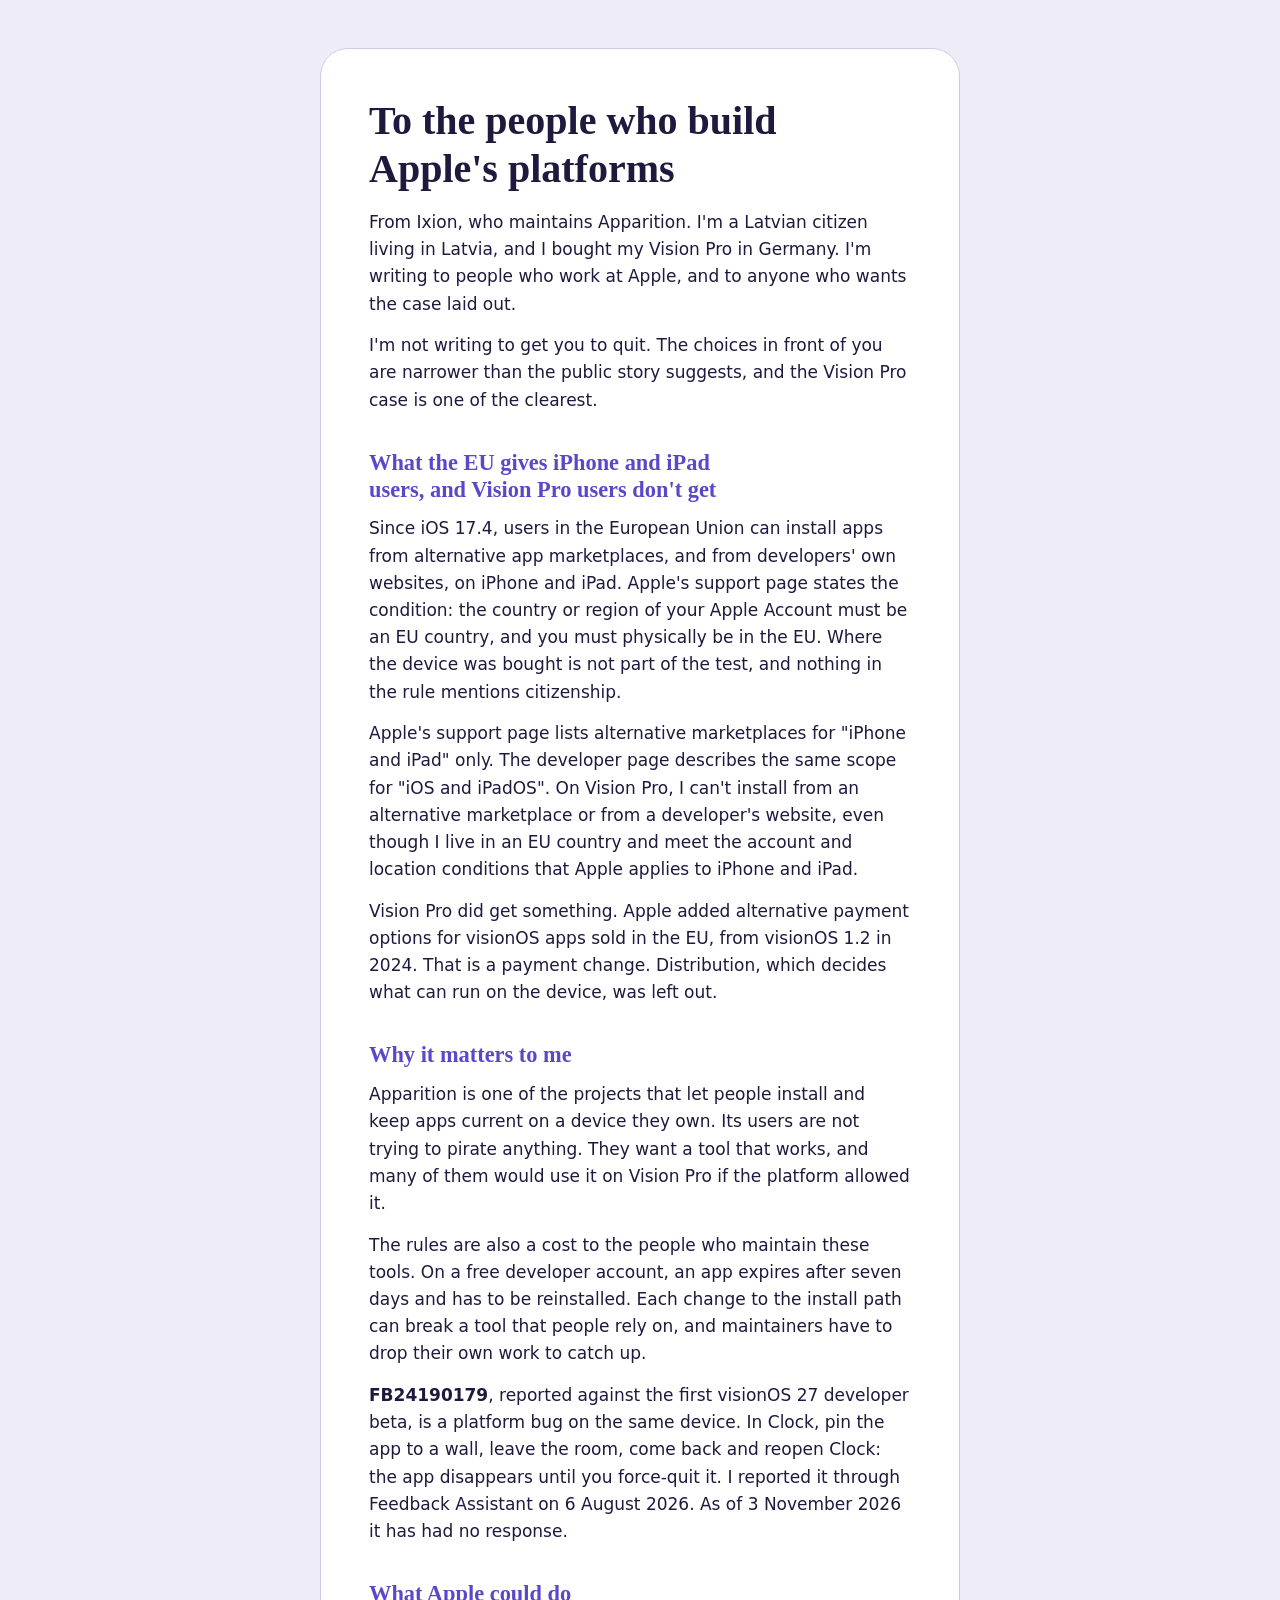
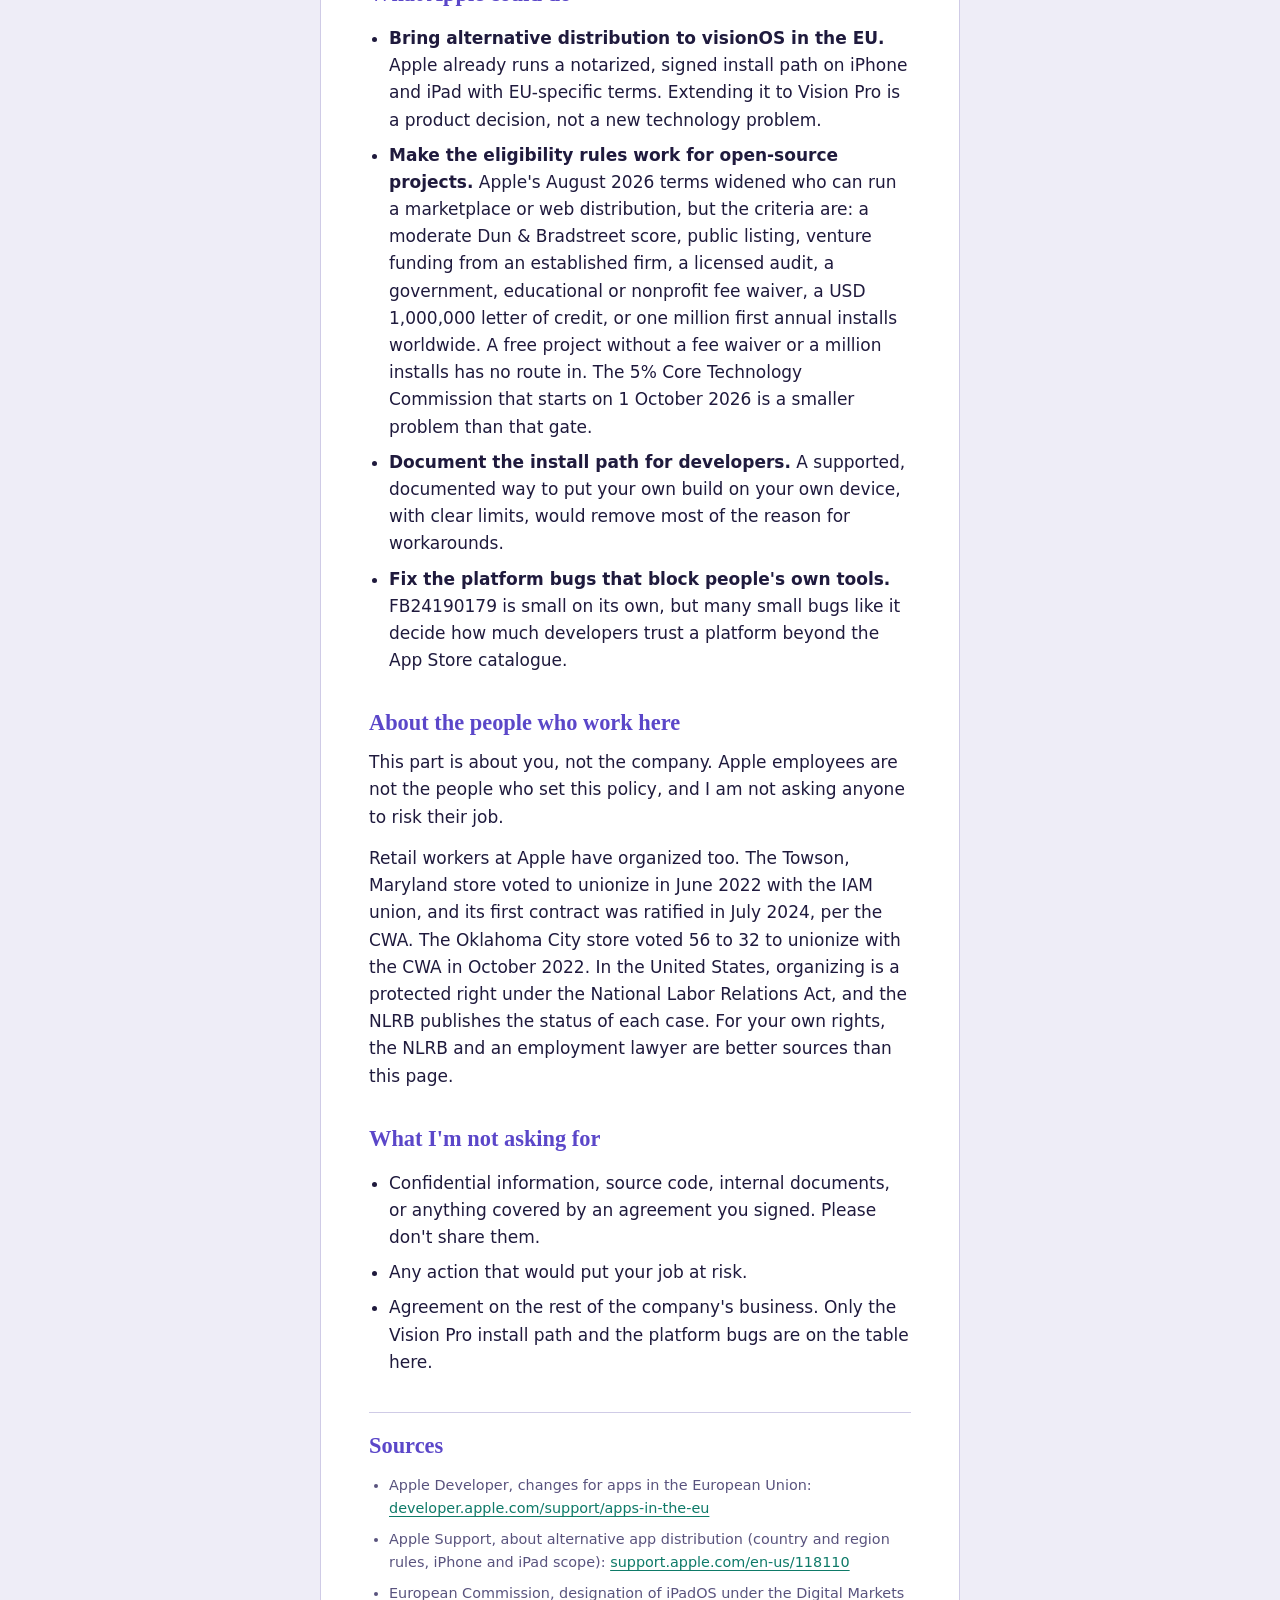
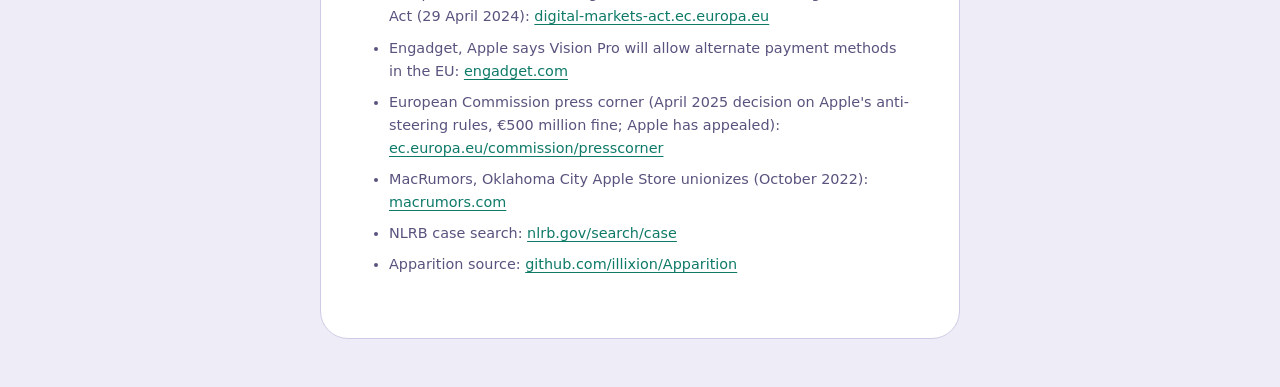
==== Website/apple-employees/index.html @ 4d76b9ad "Add Apple employees page under Website/apple-employees A standalone page addressed to people who wor" ====
<!DOCTYPE html>
<html lang="en">

<head>
    <meta charset="UTF-8" />
    <meta name="viewport" content="width=device-width, initial-scale=1.0" />
    <meta name="description" content="A letter to people who work at Apple from a European Vision Pro owner: EU alternative app distribution covers iPhone and iPad but not Vision Pro, and what Apple could do about it." />
    <title>To Apple Employees</title>
    <link rel="stylesheet" href="style.css" />
</head>

<body>
    <main>
        <h1>To the people who build Apple's platforms</h1>
        <p>From Ixion, who maintains Apparition. I'm a Latvian citizen living in Latvia, and I bought my Vision Pro in Germany. I'm writing to people who work at Apple, and to anyone who wants the case laid out.</p>
        <p>I'm not writing to get you to quit. The choices in front of you are narrower than the public story suggests, and the Vision Pro case is one of the clearest.</p>

        <h2>What the EU gives iPhone and iPad users, and Vision Pro users don't get</h2>
        <p>Since iOS 17.4, users in the European Union can install apps from alternative app marketplaces, and from developers' own websites, on iPhone and iPad. Apple's support page states the condition: the country or region of your Apple Account must be an EU country, and you must physically be in the EU. Where the device was bought is not part of the test, and nothing in the rule mentions citizenship.</p>
        <p>Apple's support page lists alternative marketplaces for "iPhone and iPad" only. The developer page describes the same scope for "iOS and iPadOS". On Vision Pro, I can't install from an alternative marketplace or from a developer's website, even though I live in an EU country and meet the account and location conditions that Apple applies to iPhone and iPad.</p>
        <p>Vision Pro did get something. Apple added alternative payment options for visionOS apps sold in the EU, from visionOS 1.2 in 2024. That is a payment change. Distribution, which decides what can run on the device, was left out.</p>

        <h2>Why it matters to me</h2>
        <p>Apparition is one of the projects that let people install and keep apps current on a device they own. Its users are not trying to pirate anything. They want a tool that works, and many of them would use it on Vision Pro if the platform allowed it.</p>
        <p>The rules are also a cost to the people who maintain these tools. On a free developer account, an app expires after seven days and has to be reinstalled. Each change to the install path can break a tool that people rely on, and maintainers have to drop their own work to catch up.</p>
        <p><strong>FB24190179</strong>, reported against the first visionOS 27 developer beta, is a platform bug on the same device. In Clock, pin the app to a wall, leave the room, come back and reopen Clock: the app disappears until you force-quit it. I reported it through Feedback Assistant on 6 August 2026. As of 3 November 2026 it has had no response.</p>

        <h2>What Apple could do</h2>
        <ul>
            <li><strong>Bring alternative distribution to visionOS in the EU.</strong> Apple already runs a notarized, signed install path on iPhone and iPad with EU-specific terms. Extending it to Vision Pro is a product decision, not a new technology problem.</li>
            <li><strong>Make the eligibility rules work for open-source projects.</strong> Apple's August 2026 terms widened who can run a marketplace or web distribution, but the criteria are: a moderate Dun &amp; Bradstreet score, public listing, venture funding from an established firm, a licensed audit, a government, educational or nonprofit fee waiver, a USD 1,000,000 letter of credit, or one million first annual installs worldwide. A free project without a fee waiver or a million installs has no route in. The 5% Core Technology Commission that starts on 1 October 2026 is a smaller problem than that gate.</li>
            <li><strong>Document the install path for developers.</strong> A supported, documented way to put your own build on your own device, with clear limits, would remove most of the reason for workarounds.</li>
            <li><strong>Fix the platform bugs that block people's own tools.</strong> FB24190179 is small on its own, but many small bugs like it decide how much developers trust a platform beyond the App Store catalogue.</li>
        </ul>

        <h2>About the people who work here</h2>
        <p>This part is about you, not the company. Apple employees are not the people who set this policy, and I am not asking anyone to risk their job.</p>
        <p>Retail workers at Apple have organized too. The Towson, Maryland store voted to unionize in June 2022 with the IAM union, and its first contract was ratified in July 2024, per the CWA. The Oklahoma City store voted 56 to 32 to unionize with the CWA in October 2022. In the United States, organizing is a protected right under the National Labor Relations Act, and the NLRB publishes the status of each case. For your own rights, the NLRB and an employment lawyer are better sources than this page.</p>

        <h2>What I'm not asking for</h2>
        <ul>
            <li>Confidential information, source code, internal documents, or anything covered by an agreement you signed. Please don't share them.</li>
            <li>Any action that would put your job at risk.</li>
            <li>Agreement on the rest of the company's business. Only the Vision Pro install path and the platform bugs are on the table here.</li>
        </ul>

        <h2>Sources</h2>
        <ul>
            <li>Apple Developer, changes for apps in the European Union: <a href="https://developer.apple.com/support/apps-in-the-eu/" rel="noopener">developer.apple.com/support/apps-in-the-eu</a></li>
            <li>Apple Support, about alternative app distribution (country and region rules, iPhone and iPad scope): <a href="https://support.apple.com/en-us/118110" rel="noopener">support.apple.com/en-us/118110</a></li>
            <li>European Commission, designation of iPadOS under the Digital Markets Act (29 April 2024): <a href="https://digital-markets-act.ec.europa.eu/commission-designates-apples-ipados-under-digital-markets-act-2024-04-29_en" rel="noopener">digital-markets-act.ec.europa.eu</a></li>
            <li>Engadget, Apple says Vision Pro will allow alternate payment methods in the EU: <a href="https://www.engadget.com/apple-says-vision-pro-will-allow-alternate-payment-methods-in-the-eu-143038469.html" rel="noopener">engadget.com</a></li>
            <li>European Commission press corner (April 2025 decision on Apple's anti-steering rules, €500 million fine; Apple has appealed): <a href="https://ec.europa.eu/commission/presscorner" rel="noopener">ec.europa.eu/commission/presscorner</a></li>
            <li>MacRumors, Oklahoma City Apple Store unionizes (October 2022): <a href="https://www.macrumors.com/2022/10/14/apple-store-oklahoma-city-unionizes/" rel="noopener">macrumors.com</a></li>
            <li>NLRB case search: <a href="https://www.nlrb.gov/search/case" rel="noopener">nlrb.gov/search/case</a></li>
            <li>Apparition source: <a href="https://github.com/illixion/Apparition" rel="noopener">github.com/illixion/Apparition</a></li>
        </ul>
    </main>
</body>

</html>
---- Website/apple-employees/style.css ----
/* Apple employees page: the Apparition palette, without the homepage hero. */
@font-face {
  font-family: "Fraunces Soft";
  src: url("/fonts/Fraunces-Soft.woff2") format("woff2");
  font-weight: 400 700;
  font-style: normal;
  font-display: swap;
}

:root {
  --bg: #EEEDF7;
  --surface: #FFFFFF;
  --ink: #1F1A3D;
  --muted: #59537E;
  --line: #CFCBE6;
  --glow: #0E7A68;
  --lilac: #5B47C9;
  --display: "Fraunces Soft", "Iowan Old Style", "Palatino Linotype", Palatino, Georgia, serif;
  --text: system-ui, -apple-system, "Segoe UI", Roboto, "Helvetica Neue", Arial, sans-serif;
  --radius-l: 28px;
  color-scheme: light;
}

@media (prefers-color-scheme: dark) {
  :root {
    --bg: #15122B;
    --surface: #1F1A3C;
    --ink: #ECE8FF;
    --muted: #A9A2CF;
    --line: #322B5C;
    --glow: #8EF0D0;
    --lilac: #B9A6FF;
    color-scheme: dark;
  }
}

*, *::before, *::after { box-sizing: border-box; }

html { -webkit-text-size-adjust: 100%; }

body {
  margin: 0;
  min-height: 100vh;
  background: var(--bg);
  color: var(--ink);
  font: 400 1.0625rem/1.6 var(--text);
  padding: clamp(16px, 4vw, 48px);
  overflow-x: hidden;
}

main {
  max-width: 40rem;
  margin: 0 auto;
  padding: clamp(24px, 5vw, 48px);
  background: var(--surface);
  border: 1px solid var(--line);
  border-radius: var(--radius-l);
}

h1, h2 {
  font-family: var(--display);
  font-weight: 600;
  line-height: 1.2;
  margin: 0;
  text-wrap: balance;
}

h1 { font-size: clamp(1.9rem, 4vw, 2.5rem); margin-bottom: 1rem; }

h2 {
  font-size: 1.4rem;
  margin: 2.25rem 0 .75rem;
  color: var(--lilac);
}

p, li { margin: 0 0 .9rem; }

ul { padding-left: 1.25rem; }
li { margin-bottom: .5rem; }

strong { font-weight: 650; }

a { color: var(--glow); text-underline-offset: .18em; text-decoration-thickness: 1px; }
a:hover { text-decoration-thickness: 2px; }

:focus-visible {
  outline: 3px solid var(--lilac);
  outline-offset: 3px;
  border-radius: 6px;
}

/* Sources sit below a rule and read quieter than the argument. */
main > h2:last-of-type { border-top: 1px solid var(--line); padding-top: 1.25rem; }
main > h2:last-of-type ~ ul { font-size: .9rem; color: var(--muted); }
main > h2:last-of-type ~ ul a { overflow-wrap: anywhere; }
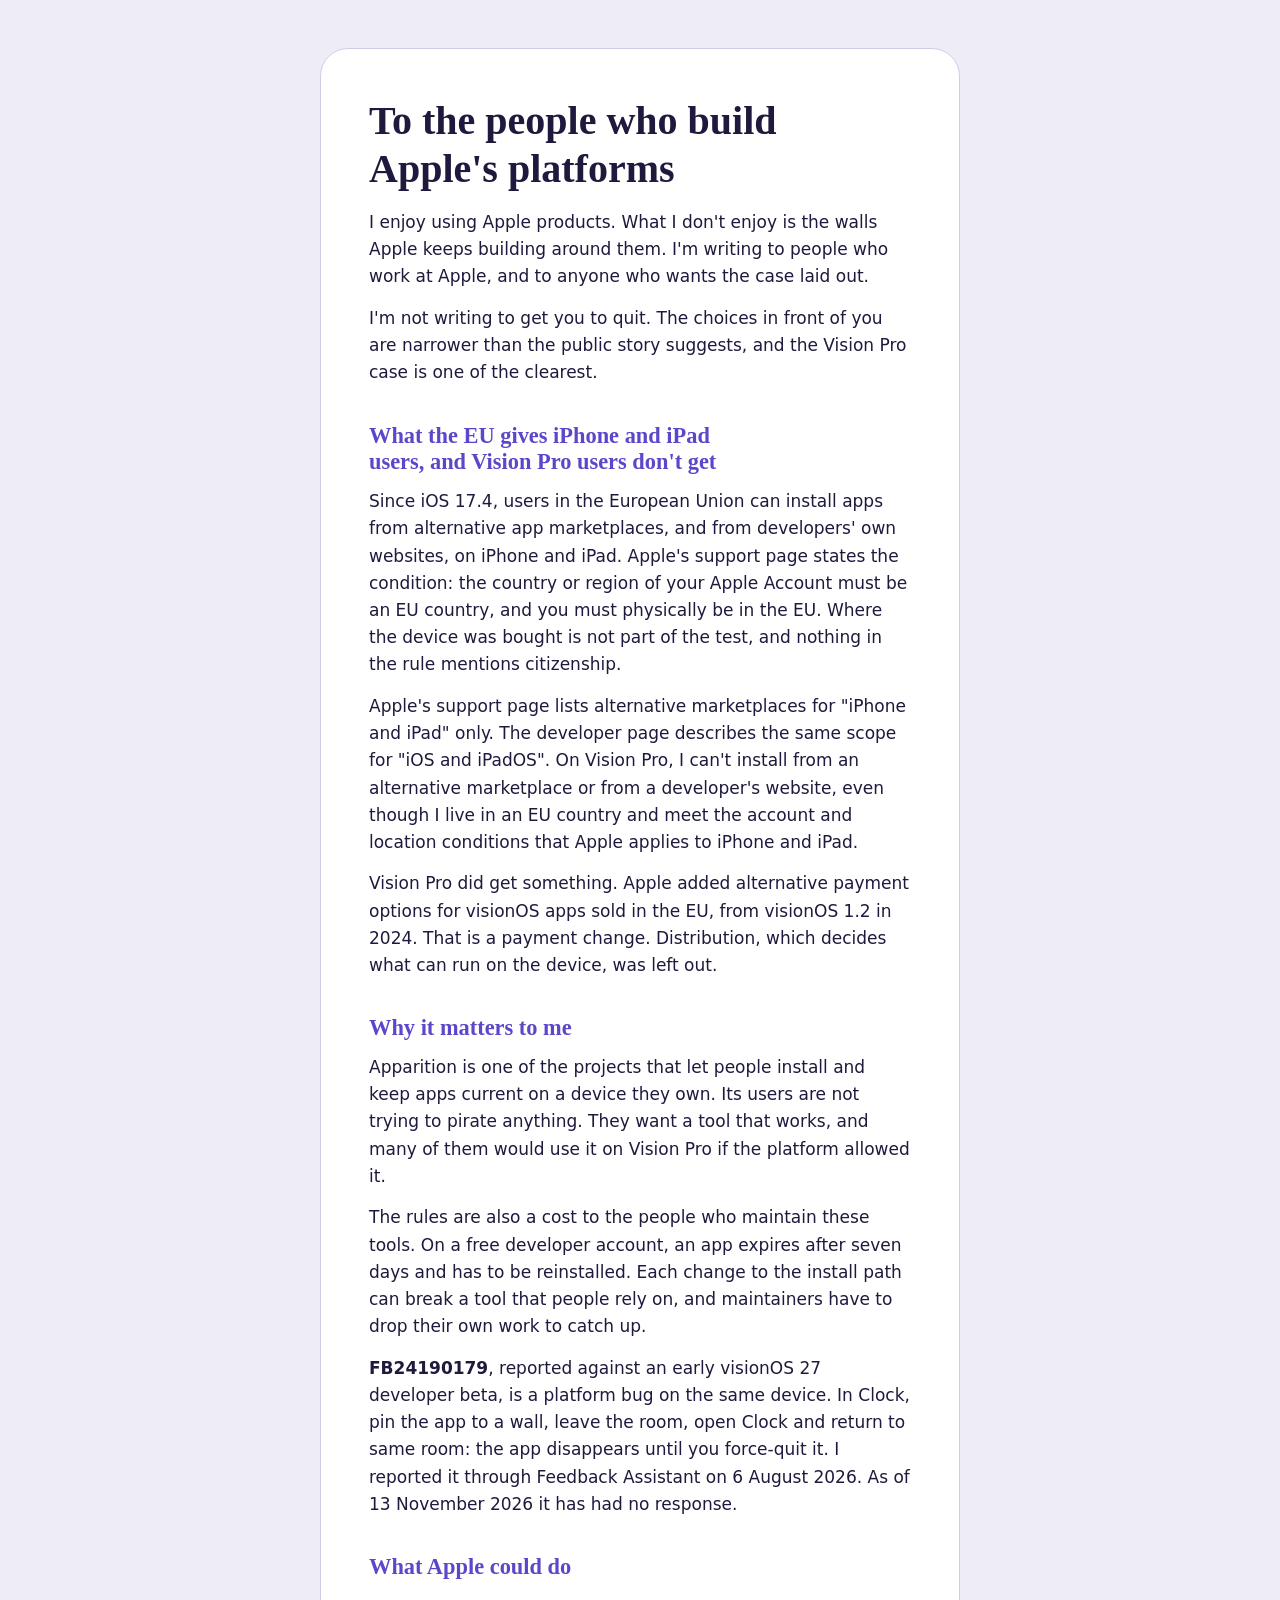
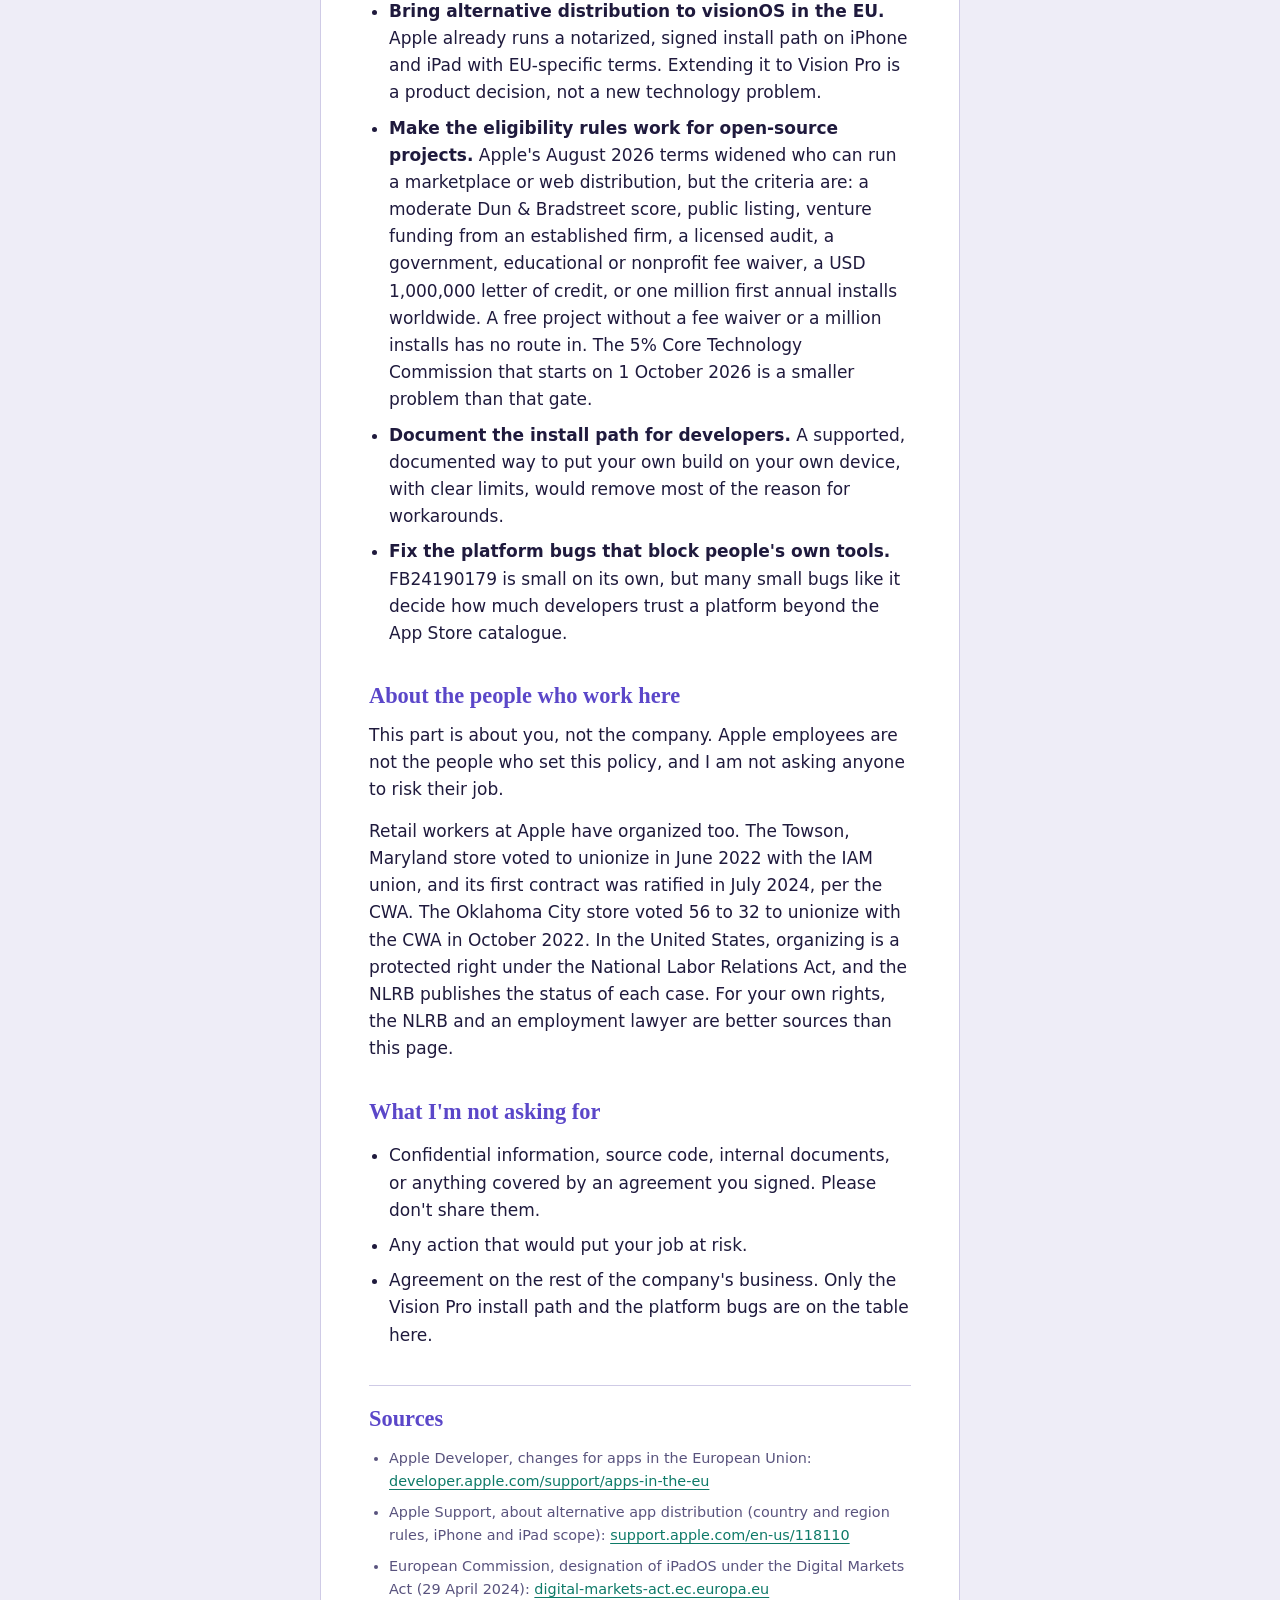
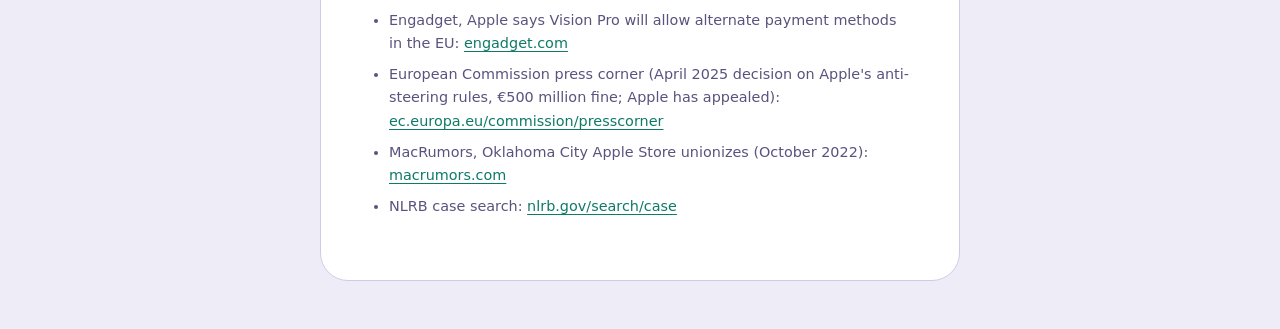
==== commit d77eed35: "Reword statement page" ====
--- a/Website/apple-employees/index.html
+++ b/Website/apple-employees/index.html
@@ -12,7 +12,7 @@
 <body>
     <main>
         <h1>To the people who build Apple's platforms</h1>
-        <p>From Ixion, who maintains Apparition. I'm a Latvian citizen living in Latvia, and I bought my Vision Pro in Germany. I'm writing to people who work at Apple, and to anyone who wants the case laid out.</p>
+        <p>I enjoy using Apple products. What I don't enjoy is the walls Apple keeps building around them. I'm writing to people who work at Apple, and to anyone who wants the case laid out.</p>
         <p>I'm not writing to get you to quit. The choices in front of you are narrower than the public story suggests, and the Vision Pro case is one of the clearest.</p>
 
         <h2>What the EU gives iPhone and iPad users, and Vision Pro users don't get</h2>
@@ -23,7 +23,7 @@
         <h2>Why it matters to me</h2>
         <p>Apparition is one of the projects that let people install and keep apps current on a device they own. Its users are not trying to pirate anything. They want a tool that works, and many of them would use it on Vision Pro if the platform allowed it.</p>
         <p>The rules are also a cost to the people who maintain these tools. On a free developer account, an app expires after seven days and has to be reinstalled. Each change to the install path can break a tool that people rely on, and maintainers have to drop their own work to catch up.</p>
-        <p><strong>FB24190179</strong>, reported against the first visionOS 27 developer beta, is a platform bug on the same device. In Clock, pin the app to a wall, leave the room, come back and reopen Clock: the app disappears until you force-quit it. I reported it through Feedback Assistant on 6 August 2026. As of 3 November 2026 it has had no response.</p>
+        <p><strong>FB24190179</strong>, reported against an early visionOS 27 developer beta, is a platform bug on the same device. In Clock, pin the app to a wall, leave the room, open Clock and return to same room: the app disappears until you force-quit it. I reported it through Feedback Assistant on 6 August 2026. As of 13 November 2026 it has had no response.</p>
 
         <h2>What Apple could do</h2>
         <ul>
@@ -53,7 +53,6 @@
             <li>European Commission press corner (April 2025 decision on Apple's anti-steering rules, €500 million fine; Apple has appealed): <a href="https://ec.europa.eu/commission/presscorner" rel="noopener">ec.europa.eu/commission/presscorner</a></li>
             <li>MacRumors, Oklahoma City Apple Store unionizes (October 2022): <a href="https://www.macrumors.com/2022/10/14/apple-store-oklahoma-city-unionizes/" rel="noopener">macrumors.com</a></li>
             <li>NLRB case search: <a href="https://www.nlrb.gov/search/case" rel="noopener">nlrb.gov/search/case</a></li>
-            <li>Apparition source: <a href="https://github.com/illixion/Apparition" rel="noopener">github.com/illixion/Apparition</a></li>
         </ul>
     </main>
 </body>
